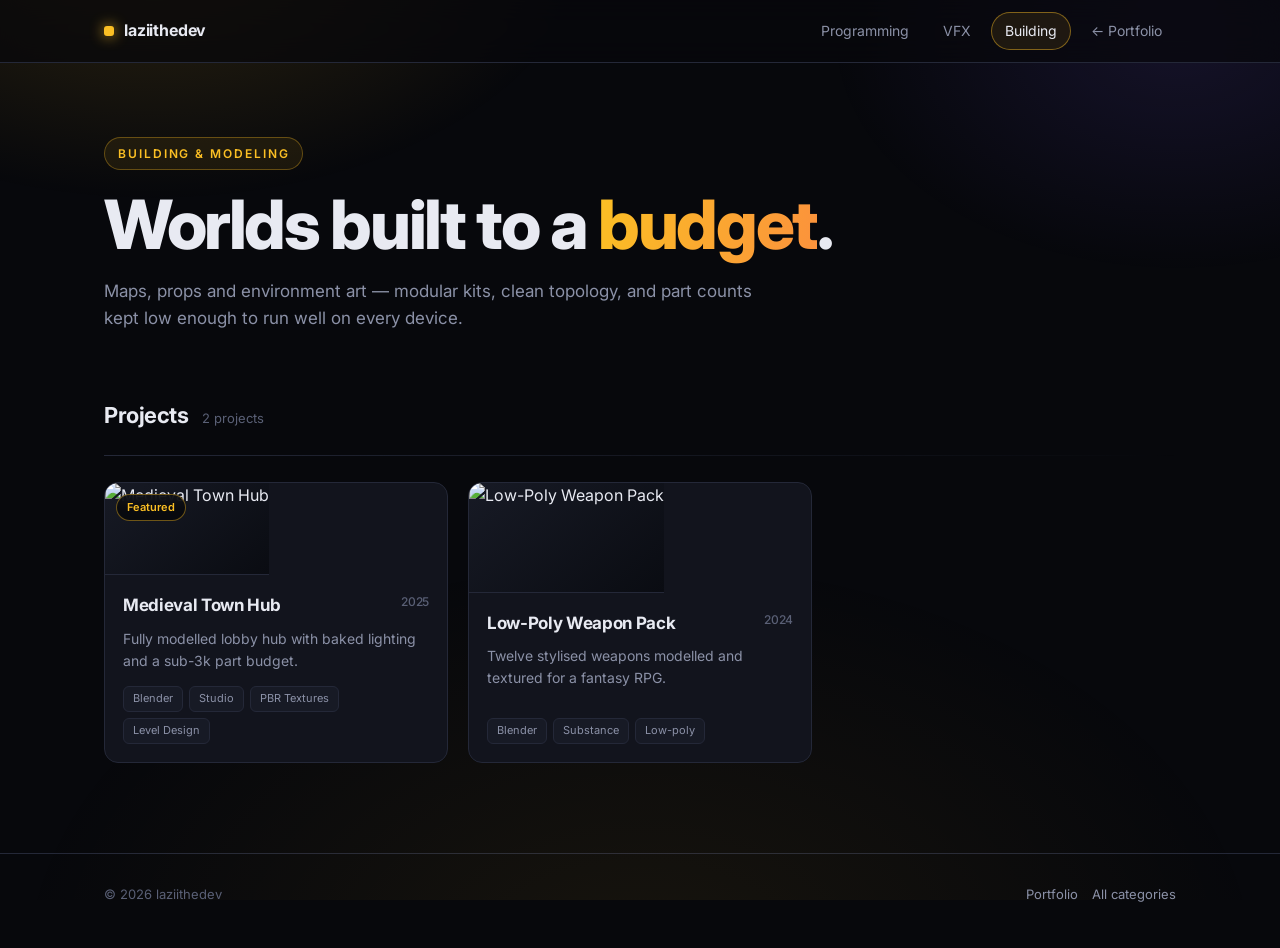
==== building.html @ 42fa05c7 "Add Roblox dev portfolio project pages Static GitHub Pages site with Programming, VFX and Building c" ====
<!DOCTYPE html>
<html lang="en">
<head>
<meta charset="utf-8">
<meta name="viewport" content="width=device-width, initial-scale=1">
<title>Building &amp; Modeling — Roblox Dev Portfolio</title>
<meta name="description" content="Maps, props, environment art and Blender models for Roblox.">
<link rel="preconnect" href="https://fonts.googleapis.com">
<link rel="preconnect" href="https://fonts.gstatic.com" crossorigin>
<link href="https://fonts.googleapis.com/css2?family=Inter:wght@400;500;600;700;800&display=swap" rel="stylesheet">
<link rel="stylesheet" href="assets/css/style.css">
</head>
<body data-cat="building">

<header class="topbar">
  <div class="wrap">
    <a class="brand" href="index.html"><span class="dot"></span><span data-name>laziithedev</span></a>
    <nav class="nav">
      <a href="programming.html">Programming</a>
      <a href="vfx.html">VFX</a>
      <a class="on" href="building.html">Building</a>
      <a data-back href="https://YOUR-CARRD-SITE.carrd.co">← Portfolio</a>
    </nav>
  </div>
</header>

<section class="hero">
  <div class="wrap">
    <span class="eyebrow">Building &amp; Modeling</span>
    <h1>Worlds built to a <span class="grad">budget</span>.</h1>
    <p class="lede">
      Maps, props and environment art — modular kits, clean topology, and part counts
      kept low enough to run well on every device.
    </p>
  </div>
</section>

<section class="sec">
  <div class="wrap">
    <div class="sec-head"><h2>Projects</h2><span class="count" id="count"></span></div>
    <div class="rule"></div>
    <div class="grid" id="grid"></div>
  </div>
</section>

<footer>
  <div class="wrap">
    <span>© <span data-year>2026</span> <span data-name>laziithedev</span></span>
    <span class="sp"></span>
    <a data-back href="https://YOUR-CARRD-SITE.carrd.co">Portfolio</a>
    <a href="index.html">All categories</a>
  </div>
</footer>

<div class="modal" id="modal" hidden role="dialog" aria-modal="true"><div class="sheet"></div></div>

<script src="data/projects.js"></script>
<script src="assets/js/site.js"></script>
</body>
</html>
---- assets/css/style.css ----
/* ============================================================
   RBXL Portfolio - shared stylesheet
   Category accent is set per-page via  <body data-cat="...">
   ============================================================ */

:root{
  --bg:        #07080c;
  --bg-2:      #0d0f16;
  --panel:     #12141d;
  --panel-2:   #171a25;
  --line:      #242838;
  --text:      #e8eaf2;
  --muted:     #8b91a7;
  --faint:     #5a6076;

  --accent:    #22d3ee;
  --accent-2:  #7c5cff;
  --glow:      34,211,238;

  --radius:    14px;
  --maxw:      1120px;
  --ease:      cubic-bezier(.22,.75,.3,1);
}

/* per-category accents */
body[data-cat="programming"]{ --accent:#22d3ee; --accent-2:#3b82f6; --glow:34,211,238; }
body[data-cat="vfx"]        { --accent:#c084fc; --accent-2:#f0abfc; --glow:192,132,252; }
body[data-cat="building"]   { --accent:#fbbf24; --accent-2:#fb923c; --glow:251,191,36; }

*{ box-sizing:border-box; }

body{
  margin:0;
  background:var(--bg);
  color:var(--text);
  font-family:"Inter",ui-sans-serif,system-ui,-apple-system,"Segoe UI",Roboto,Helvetica,Arial,sans-serif;
  font-size:16px;
  line-height:1.6;
  -webkit-font-smoothing:antialiased;
  overflow-x:hidden;
}

/* ambient background glow */
body::before{
  content:"";
  position:fixed; inset:0;
  pointer-events:none; z-index:0;
  background:
    radial-gradient(680px 420px at 12% -8%,  rgba(var(--glow),.16), transparent 65%),
    radial-gradient(560px 380px at 92% 4%,   rgba(124,92,255,.12), transparent 62%),
    radial-gradient(900px 600px at 50% 108%, rgba(var(--glow),.07), transparent 70%);
}

.wrap{ position:relative; z-index:1; max-width:var(--maxw); margin:0 auto; padding:0 24px; }

a{ color:inherit; text-decoration:none; }

/* ---------- top bar ---------- */
.topbar{
  position:sticky; top:0; z-index:20;
  backdrop-filter:blur(14px);
  background:rgba(7,8,12,.72);
  border-bottom:1px solid var(--line);
}
.topbar .wrap{ display:flex; align-items:center; gap:18px; height:62px; }

.brand{ display:flex; align-items:center; gap:10px; font-weight:700; letter-spacing:-.01em; }
.brand .dot{
  width:10px; height:10px; border-radius:3px;
  background:var(--accent);
  box-shadow:0 0 14px rgba(var(--glow),.9);
}
.nav{ margin-left:auto; display:flex; gap:6px; flex-wrap:wrap; }
.nav a{
  padding:7px 13px; border-radius:999px;
  font-size:14px; color:var(--muted);
  border:1px solid transparent;
  transition:.18s var(--ease);
}
.nav a:hover{ color:var(--text); background:var(--panel); border-color:var(--line); }
.nav a.on{ color:var(--text); border-color:rgba(var(--glow),.45); background:rgba(var(--glow),.09); }

/* ---------- hero ---------- */
.hero{ padding:74px 0 40px; }
.eyebrow{
  display:inline-flex; align-items:center; gap:9px;
  font-size:12px; font-weight:600; letter-spacing:.16em; text-transform:uppercase;
  color:var(--accent);
  padding:6px 13px; border-radius:999px;
  border:1px solid rgba(var(--glow),.32);
  background:rgba(var(--glow),.08);
}
h1{
  margin:20px 0 0;
  font-size:clamp(38px,7vw,68px);
  line-height:1.02; letter-spacing:-.035em; font-weight:800;
}
h1 .grad{
  background:linear-gradient(100deg,var(--accent),var(--accent-2));
  -webkit-background-clip:text; background-clip:text; color:transparent;
}
.lede{ margin:18px 0 0; max-width:60ch; color:var(--muted); font-size:17px; }

.cta{ display:flex; flex-wrap:wrap; gap:12px; margin-top:30px; }
.btn{
  display:inline-flex; align-items:center; gap:9px;
  padding:11px 20px; border-radius:11px;
  font-size:14px; font-weight:600;
  border:1px solid var(--line); background:var(--panel); color:var(--text);
  transition:.18s var(--ease); cursor:pointer;
}
.btn:hover{ border-color:rgba(var(--glow),.5); transform:translateY(-1px); }
.btn.primary{
  background:linear-gradient(100deg,var(--accent),var(--accent-2));
  border-color:transparent; color:#05060a;
  box-shadow:0 8px 26px -10px rgba(var(--glow),.85);
}
.btn.primary:hover{ box-shadow:0 12px 30px -10px rgba(var(--glow),1); }

/* ---------- section heading ---------- */
.sec{ padding:26px 0 90px; }
.sec-head{ display:flex; align-items:baseline; gap:14px; margin-bottom:22px; }
.sec-head h2{ margin:0; font-size:22px; letter-spacing:-.02em; }
.sec-head .count{ font-size:13px; color:var(--faint); }
.rule{ height:1px; background:linear-gradient(90deg,var(--line),transparent); margin:0 0 26px; }

/* ---------- category tiles (home) ---------- */
.cats{ display:grid; grid-template-columns:repeat(auto-fit,minmax(270px,1fr)); gap:18px; }
.cat{
  position:relative; overflow:hidden;
  display:block; padding:26px 24px 24px;
  border:1px solid var(--line); border-radius:var(--radius);
  background:linear-gradient(160deg,var(--panel),var(--bg-2));
  transition:.22s var(--ease);
}
.cat::after{
  content:""; position:absolute; inset:0;
  background:radial-gradient(340px 200px at 50% -20%, rgba(var(--c),.20), transparent 70%);
  opacity:0; transition:.28s var(--ease); pointer-events:none;
}
.cat:hover{ transform:translateY(-4px); border-color:rgba(var(--c),.5); }
.cat:hover::after{ opacity:1; }
.cat .ico{
  width:42px; height:42px; border-radius:11px;
  display:grid; place-items:center; font-size:20px;
  background:rgba(var(--c),.13); border:1px solid rgba(var(--c),.32);
  margin-bottom:16px;
}
.cat h3{ margin:0 0 6px; font-size:19px; letter-spacing:-.02em; }
.cat p{ margin:0; color:var(--muted); font-size:14px; }
.cat .go{
  margin-top:18px; display:flex; align-items:center; gap:7px;
  font-size:13px; font-weight:600; color:rgb(var(--c));
}
.cat:hover .go .arw{ transform:translateX(4px); }
.go .arw{ transition:.2s var(--ease); }

/* ---------- project grid ---------- */
.grid{ display:grid; grid-template-columns:repeat(auto-fill,minmax(300px,1fr)); gap:20px; }

.card{
  position:relative; overflow:hidden; text-align:left;
  border:1px solid var(--line); border-radius:var(--radius);
  background:var(--panel); padding:0; color:inherit; font:inherit;
  cursor:pointer; transition:.22s var(--ease);
  display:flex; flex-direction:column;
}
.card:hover{
  transform:translateY(-5px);
  border-color:rgba(var(--glow),.45);
  box-shadow:0 18px 40px -22px rgba(var(--glow),.6), 0 2px 0 rgba(255,255,255,.02) inset;
}
.thumb{
  position:relative; aspect-ratio:16/9; overflow:hidden;
  background:linear-gradient(140deg,var(--panel-2),#0a0c12);
  border-bottom:1px solid var(--line);
}
.thumb img{ width:100%; height:100%; object-fit:cover; display:block; transition:.4s var(--ease); }
.card:hover .thumb img{ transform:scale(1.05); }
.thumb .ph{
  position:absolute; inset:0; display:grid; place-items:center;
  color:var(--faint); font-size:12px; letter-spacing:.14em; text-transform:uppercase;
}
.badge{
  position:absolute; top:11px; left:11px; z-index:2;
  padding:4px 10px; border-radius:999px; font-size:11px; font-weight:600;
  background:rgba(7,8,12,.82); border:1px solid rgba(var(--glow),.42);
  color:var(--accent); backdrop-filter:blur(6px);
}
.card-body{ padding:17px 18px 18px; display:flex; flex-direction:column; flex:1; }
.card-body h3{ margin:0; font-size:17px; letter-spacing:-.02em; }
.card-body .yr{ float:right; font-size:12px; color:var(--faint); font-weight:500; }
.card-body p{ margin:8px 0 0; font-size:14px; color:var(--muted); flex:1; }
.tags{ display:flex; flex-wrap:wrap; gap:6px; margin-top:14px; }
.tag{
  font-size:11px; padding:3px 9px; border-radius:6px;
  background:var(--panel-2); border:1px solid var(--line); color:var(--muted);
}

/* ---------- empty state ---------- */
.empty{
  border:1px dashed var(--line); border-radius:var(--radius);
  padding:56px 24px; text-align:center; color:var(--faint);
}
.empty code{ color:var(--accent); background:var(--panel); padding:2px 7px; border-radius:5px; }

/* ---------- modal ---------- */
.modal[hidden]{ display:none !important; }
.modal{
  position:fixed; inset:0; z-index:60;
  display:grid; place-items:center; padding:24px;
  background:rgba(4,5,9,.78); backdrop-filter:blur(8px);
  animation:fade .2s var(--ease);
}
@keyframes fade{ from{opacity:0} to{opacity:1} }
.sheet{
  width:min(880px,100%); max-height:88vh; overflow:auto;
  background:var(--bg-2); border:1px solid var(--line);
  border-radius:18px; padding:0;
  box-shadow:0 40px 90px -30px rgba(0,0,0,.9);
  animation:rise .26s var(--ease);
}
@keyframes rise{ from{opacity:0;transform:translateY(14px) scale(.985)} to{opacity:1;transform:none} }
.sheet-head{
  position:sticky; top:0; z-index:3;
  display:flex; align-items:flex-start; gap:16px;
  padding:22px 24px 18px;
  background:linear-gradient(180deg,var(--bg-2) 72%,transparent);
}
.sheet-head h2{ margin:0; font-size:24px; letter-spacing:-.025em; }
.sheet-head .meta{ margin-top:5px; font-size:13px; color:var(--faint); }
.x{
  margin-left:auto; flex:none;
  width:34px; height:34px; border-radius:9px;
  border:1px solid var(--line); background:var(--panel);
  color:var(--muted); font-size:18px; line-height:1; cursor:pointer;
  transition:.18s var(--ease);
}
.x:hover{ color:var(--text); border-color:rgba(var(--glow),.5); }
.sheet-body{ padding:0 24px 26px; }
.sheet-body p{ color:#c4c9db; }
.sheet-body h4{
  margin:24px 0 10px; font-size:12px; letter-spacing:.15em;
  text-transform:uppercase; color:var(--accent);
}
.sheet-body ul{ margin:0; padding-left:20px; color:#c4c9db; }
.sheet-body li{ margin-bottom:7px; }
.media{ display:grid; gap:12px; margin-top:6px; }
.media img, .media video{
  width:100%; border-radius:11px; border:1px solid var(--line); display:block;
}
.media .yt{
  position:relative; width:100%; aspect-ratio:16/9;
  border-radius:11px; overflow:hidden; border:1px solid var(--line);
}
.media .yt iframe{ position:absolute; inset:0; width:100%; height:100%; border:0; }
.links{ display:flex; flex-wrap:wrap; gap:10px; margin-top:22px; }

/* ---------- footer ---------- */
footer{
  border-top:1px solid var(--line); padding:30px 0 44px;
  color:var(--faint); font-size:13px;
}
footer .wrap{ display:flex; flex-wrap:wrap; gap:14px; align-items:center; }
footer a{ color:var(--muted); }
footer a:hover{ color:var(--accent); }
footer .sp{ margin-left:auto; }

@media (max-width:640px){
  .hero{ padding:52px 0 30px; }
  .topbar .wrap{ height:auto; padding-top:12px; padding-bottom:12px; flex-wrap:wrap; }
  .nav{ margin-left:0; width:100%; }
}
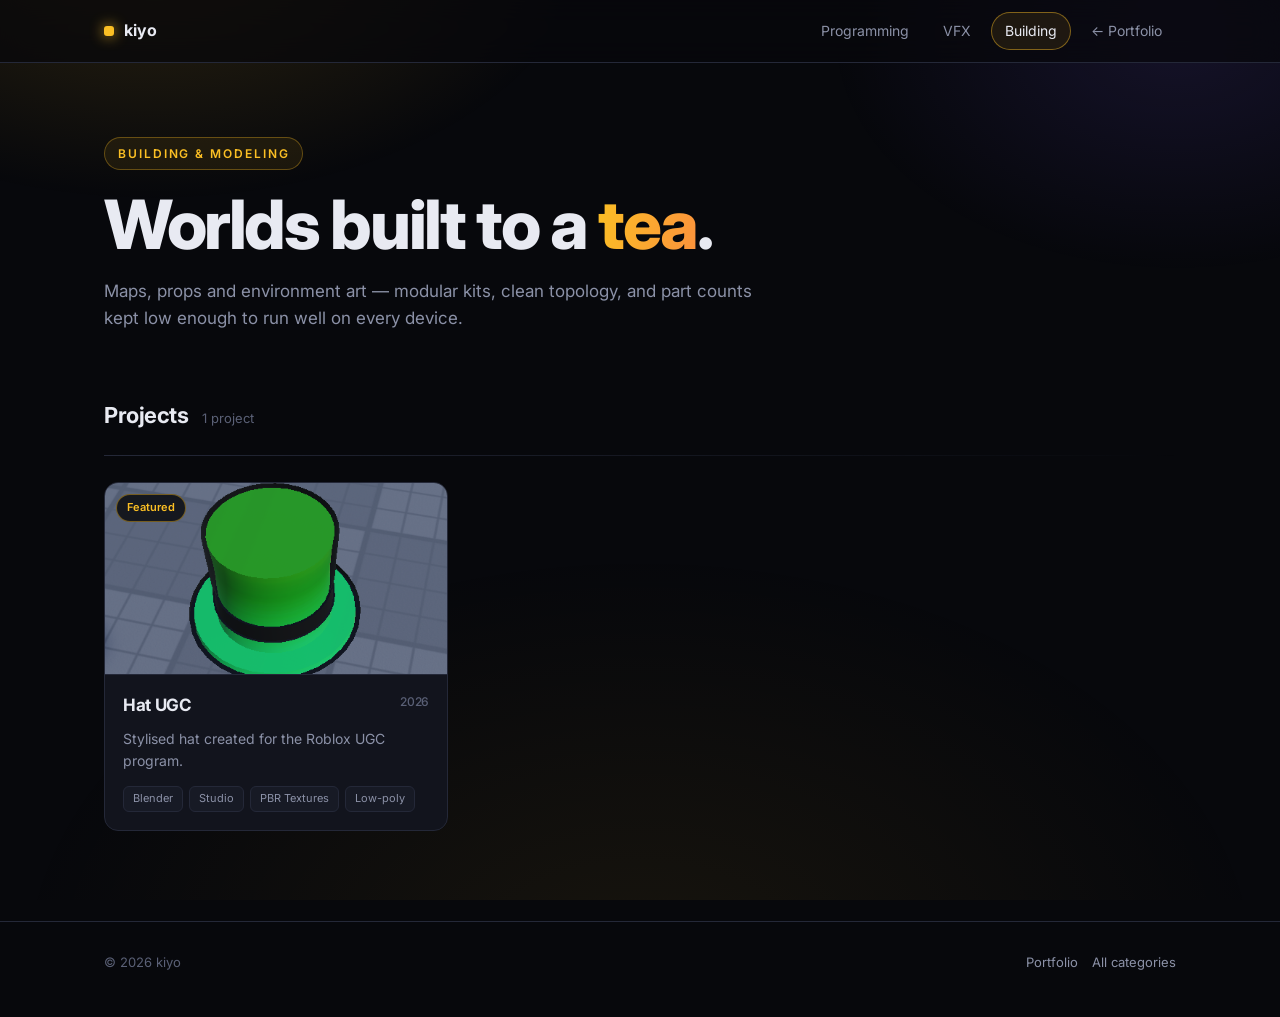
==== commit 84ac4455: "Add new visual effects assets: Dash, FireAura, and GodExpl images - Added Dash.png (1360 KB) for enh" ====
--- a/building.html
+++ b/building.html
@@ -27,7 +27,7 @@
 <section class="hero">
   <div class="wrap">
     <span class="eyebrow">Building &amp; Modeling</span>
-    <h1>Worlds built to a <span class="grad">budget</span>.</h1>
+    <h1>Worlds built to a <span class="grad">tea</span>.</h1>
     <p class="lede">
       Maps, props and environment art — modular kits, clean topology, and part counts
       kept low enough to run well on every device.
--- a/assets/css/style.css
+++ b/assets/css/style.css
@@ -175,7 +175,11 @@
   background:linear-gradient(140deg,var(--panel-2),#0a0c12);
   border-bottom:1px solid var(--line);
 }
-.thumb img{ width:100%; height:100%; object-fit:cover; display:block; transition:.4s var(--ease); }
+.thumb img{
+  position:relative; z-index:1;
+  width:100%; height:100%; object-fit:cover; display:block;
+  transition:.4s var(--ease);
+}
 .card:hover .thumb img{ transform:scale(1.05); }
 .thumb .ph{
   position:absolute; inset:0; display:grid; place-items:center;
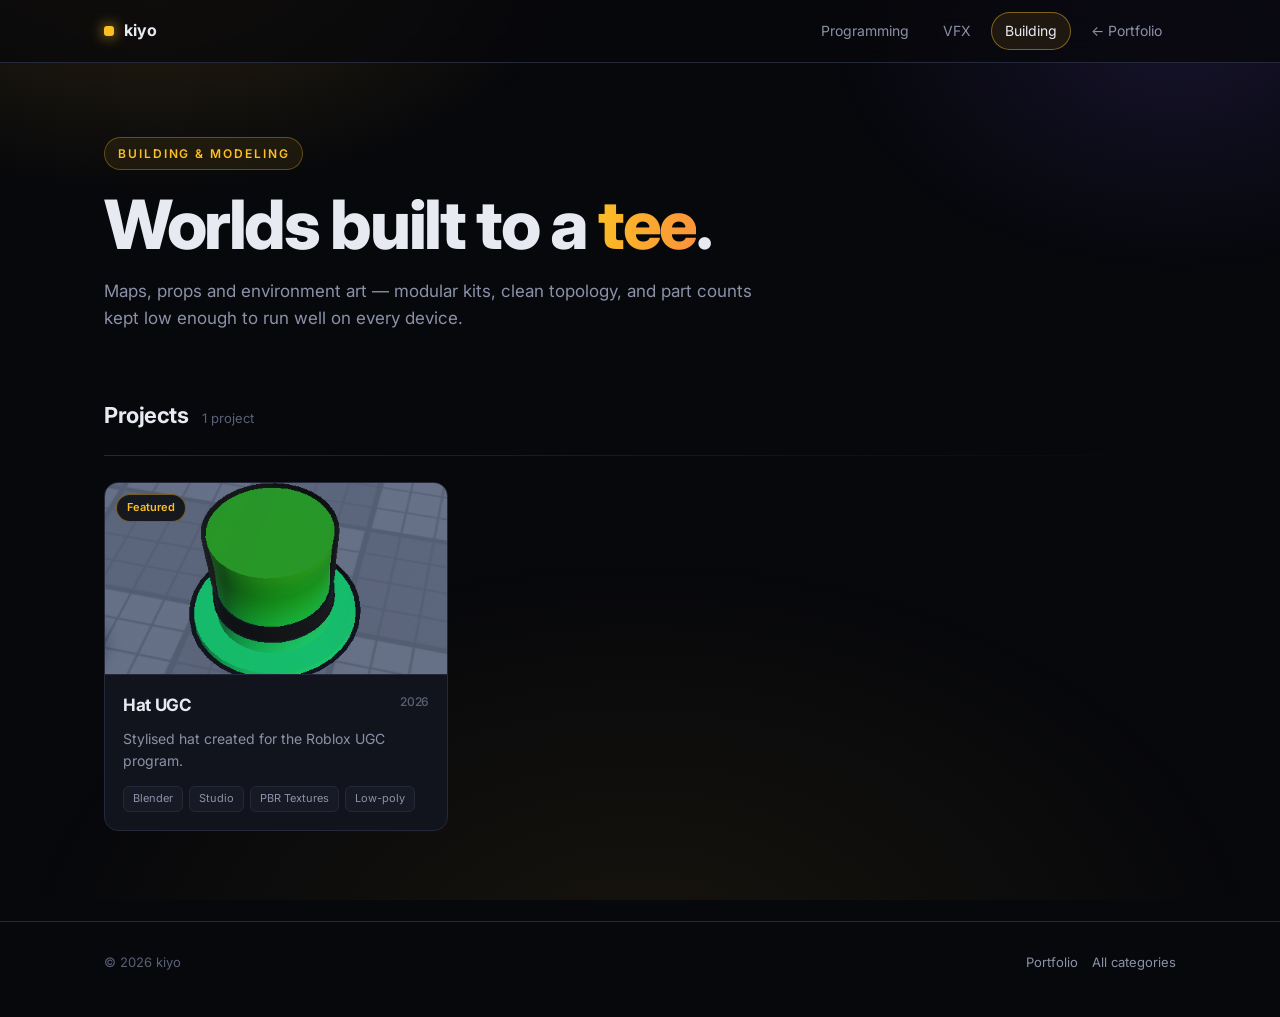
==== commit debf8d19: "Fix typo in hero section heading on building.html" ====
--- a/building.html
+++ b/building.html
@@ -27,7 +27,7 @@
 <section class="hero">
   <div class="wrap">
     <span class="eyebrow">Building &amp; Modeling</span>
-    <h1>Worlds built to a <span class="grad">tea</span>.</h1>
+    <h1>Worlds built to a <span class="grad">tee</span>.</h1>
     <p class="lede">
       Maps, props and environment art — modular kits, clean topology, and part counts
       kept low enough to run well on every device.
